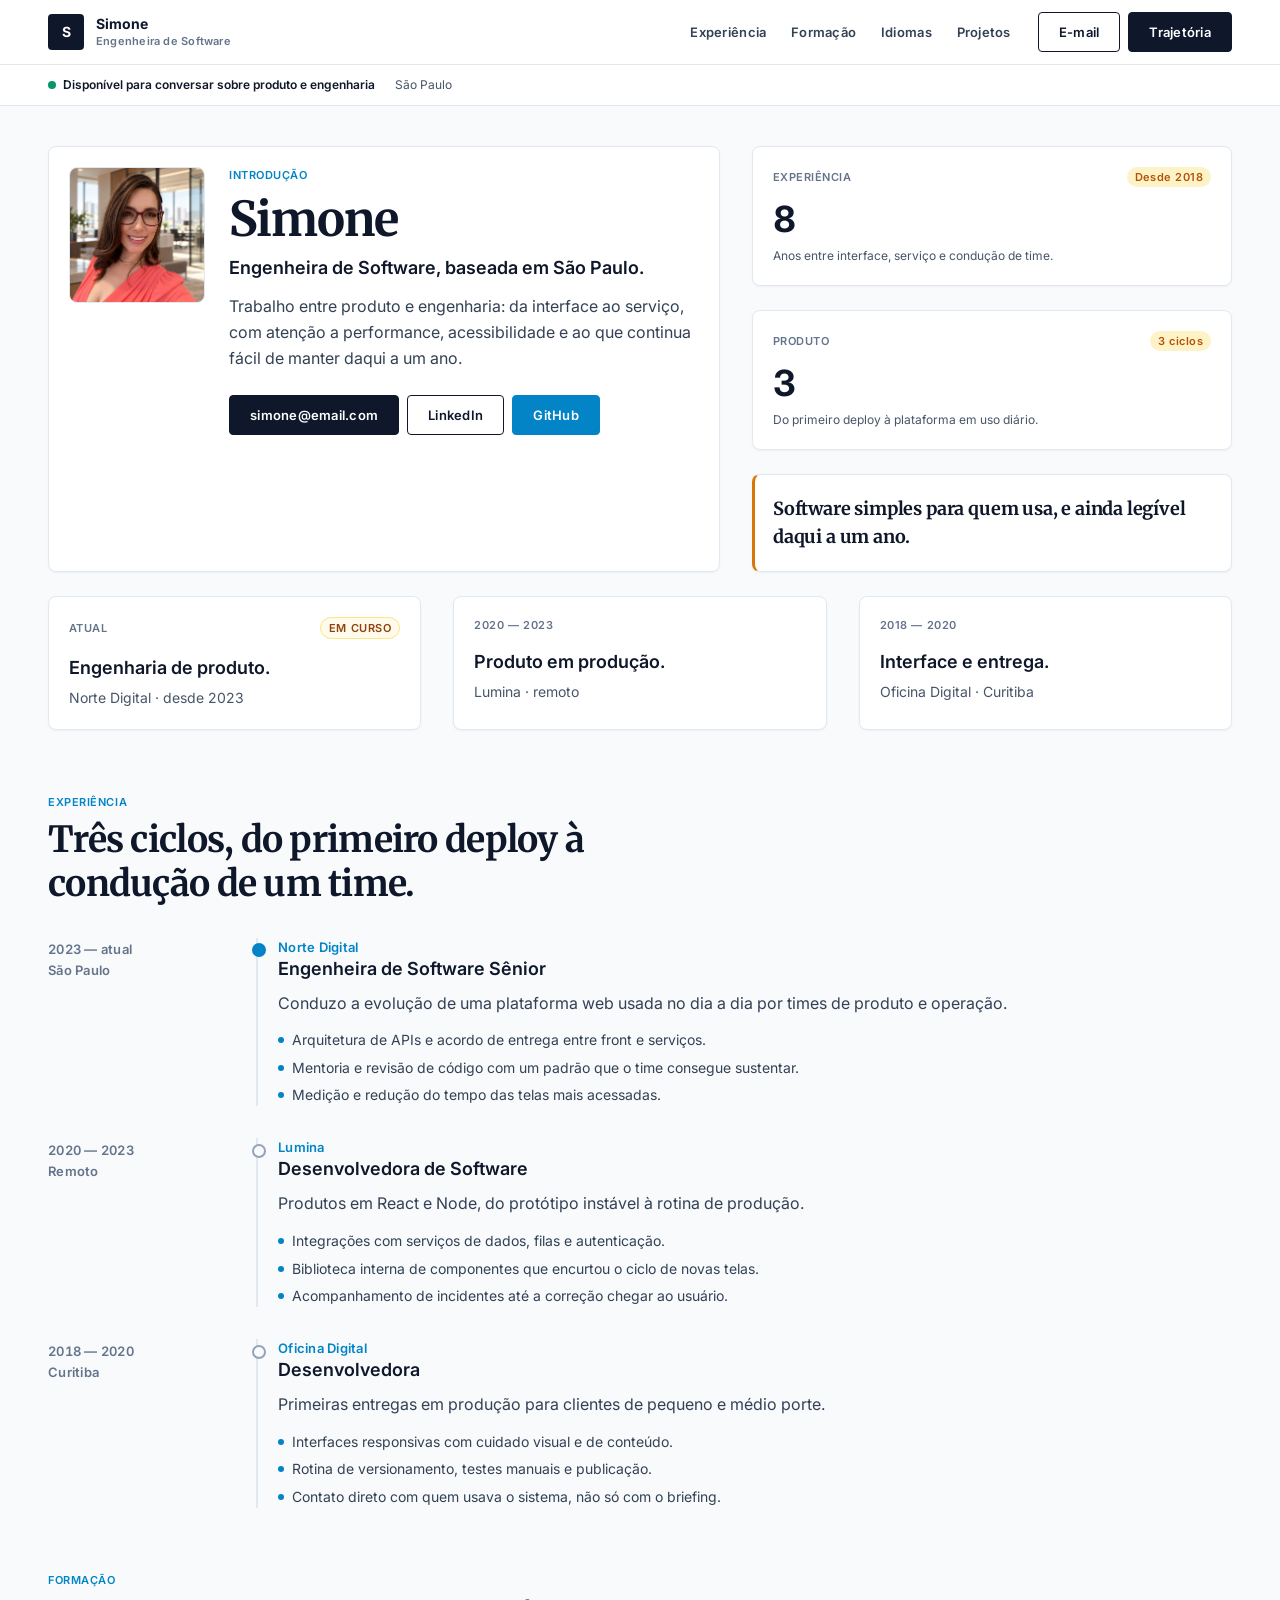
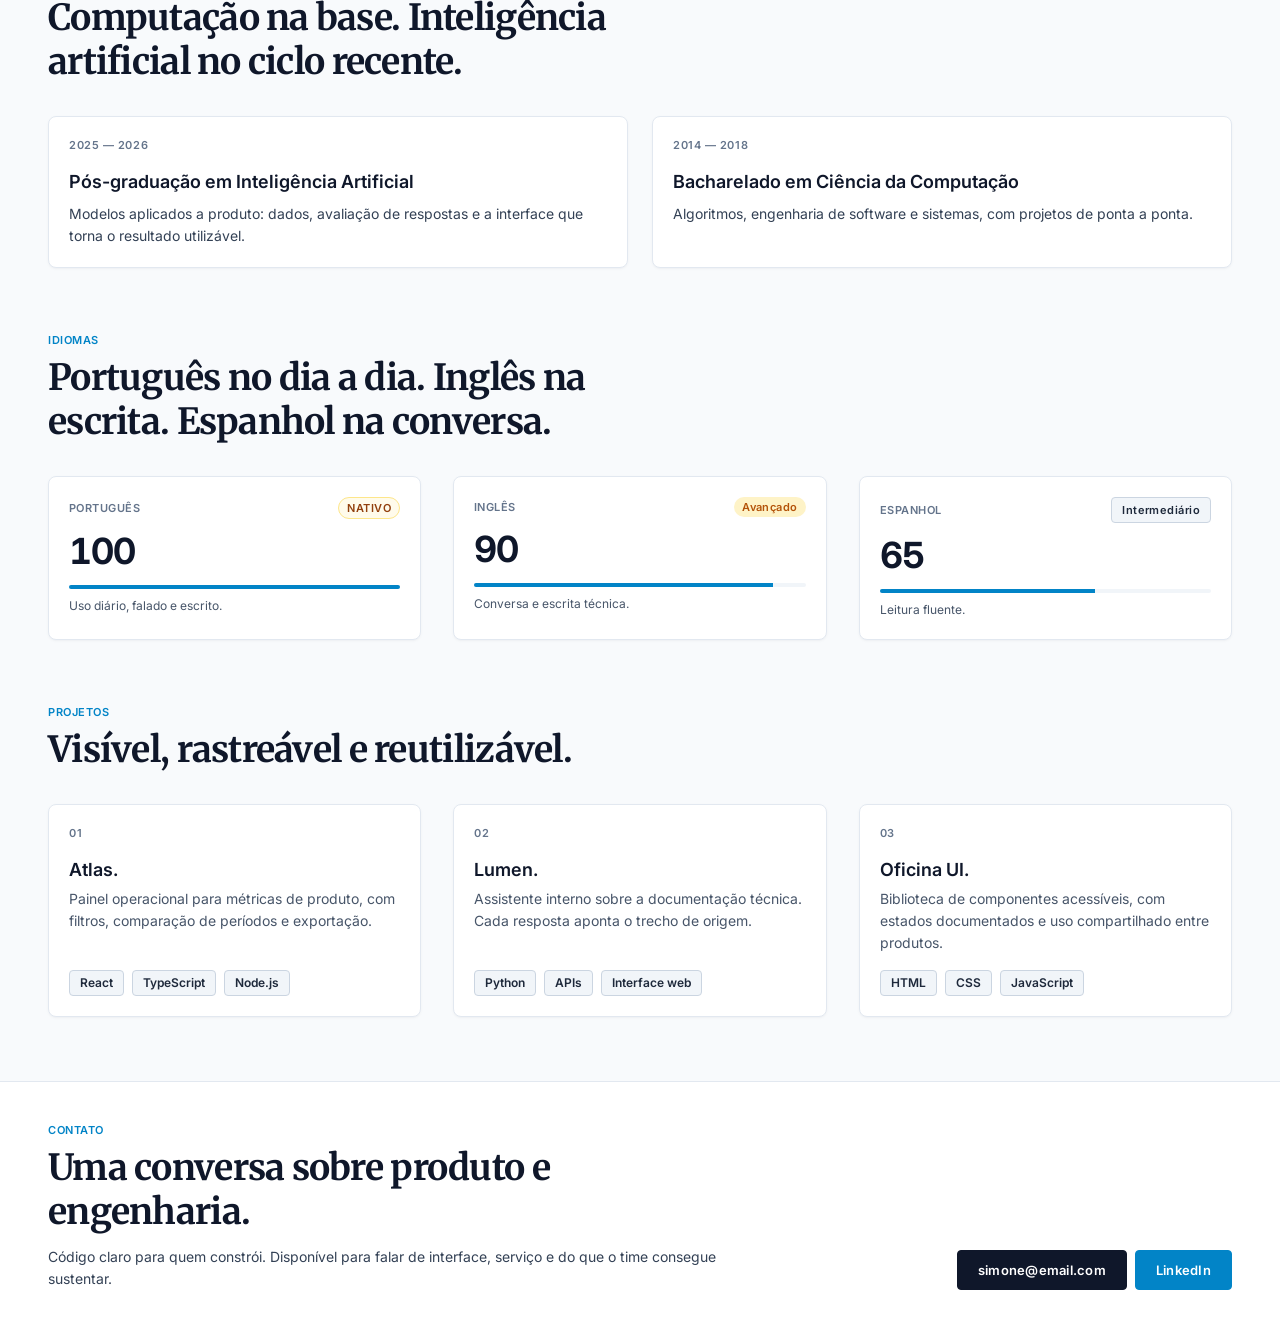
==== index.html @ 10b77173 "primeira versão do site" ====
<!DOCTYPE html>
<html lang="pt-BR">
  <head>
    <meta charset="UTF-8" />
    <meta name="viewport" content="width=device-width, initial-scale=1" />
    <title>Simone — Engenheira de Software</title>
    <meta
      name="description"
      content="Currículo de Simone, engenheira de software. Experiência, formação, idiomas e projetos."
    />
    <link rel="preconnect" href="https://fonts.googleapis.com" />
    <link rel="preconnect" href="https://fonts.gstatic.com" crossorigin />
    <link
      href="https://fonts.googleapis.com/css2?family=Inter:wght@400;600;700&family=Merriweather:wght@700&display=swap"
      rel="stylesheet"
    />
    <link rel="stylesheet" href="css/styles.css" />
    <script>
      document.documentElement.classList.add("js");
    </script>
    <link
      rel="icon"
      href="data:image/svg+xml,%3Csvg xmlns='http://www.w3.org/2000/svg' viewBox='0 0 64 64'%3E%3Crect width='64' height='64' rx='4' fill='%230F172A'/%3E%3Ctext x='32' y='42' text-anchor='middle' font-family='Inter,Arial' font-size='30' font-weight='700' fill='%23ffffff'%3ES%3C/text%3E%3C/svg%3E"
    />
  </head>
  <body>
    <div class="scroll-progress" aria-hidden="true">
      <span id="scroll-bar"></span>
    </div>

    <a class="skip" href="#conteudo">Ir para o conteúdo</a>

    <header class="topbar">
      <div class="shell bar">
        <a class="brand" href="#inicio" aria-label="Voltar ao início">
          <span class="mark" aria-hidden="true">S</span>
          <span class="brand-copy">
            <span class="brand-name">Simone</span>
            <span class="brand-role">Engenheira de Software</span>
          </span>
        </a>

        <button class="menu-toggle" type="button" aria-expanded="false" aria-controls="menu">
          <span class="menu-toggle-lines" aria-hidden="true"></span>
          Menu
        </button>

        <nav id="menu" class="menu" aria-label="Seções do currículo">
          <a href="#experiencia">Experiência</a>
          <a href="#formacao">Formação</a>
          <a href="#idiomas">Idiomas</a>
          <a href="#projetos">Projetos</a>
        </nav>

        <div class="bar-actions">
          <a class="btn btn-secondary" href="mailto:simone@email.com">E-mail</a>
          <a class="btn btn-primary" href="#experiencia">Trajetória</a>
        </div>
      </div>
    </header>

    <div class="ribbon">
      <div class="shell ribbon-inner">
        <span class="status">
          <span class="status-dot" aria-hidden="true"></span>
          Disponível para conversar sobre produto e engenharia
        </span>
        <span class="ribbon-place">São Paulo</span>
      </div>
    </div>

    <main id="conteudo">
      <section id="inicio" class="shell hero" aria-labelledby="nome">
        <div class="hero-grid">
          <article class="panel hero-bio reveal">
            <figure class="portrait">
              <img src="Foto.png" alt="Foto de Simone" width="768" height="1024" />
            </figure>
            <div class="hero-copy">
              <p class="eyebrow">Introdução</p>
              <h1 id="nome">Simone</h1>
              <p class="role">Engenheira de Software, baseada em São Paulo.</p>
              <p class="lead">
                Trabalho entre produto e engenharia: da interface ao serviço, com atenção a
                performance, acessibilidade e ao que continua fácil de manter daqui a um ano.
              </p>
              <div class="actions">
                <a class="btn btn-primary" href="mailto:simone@email.com">simone@email.com</a>
                <a
                  class="btn btn-secondary"
                  href="https://www.linkedin.com/"
                  target="_blank"
                  rel="noopener noreferrer"
                  >LinkedIn</a
                >
                <a
                  class="btn btn-accent"
                  href="https://github.com/"
                  target="_blank"
                  rel="noopener noreferrer"
                  >GitHub</a
                >
              </div>
            </div>
          </article>

          <div class="hero-side">
            <article class="kpi reveal">
              <div class="kpi-top">
                <p class="kpi-label">Experiência</p>
                <span class="delta">Desde 2018</span>
              </div>
              <p class="kpi-value">8</p>
              <p class="kpi-foot">Anos entre interface, serviço e condução de time.</p>
            </article>
            <article class="kpi reveal">
              <div class="kpi-top">
                <p class="kpi-label">Produto</p>
                <span class="delta">3 ciclos</span>
              </div>
              <p class="kpi-value">3</p>
              <p class="kpi-foot">Do primeiro deploy à plataforma em uso diário.</p>
            </article>
            <blockquote class="statement reveal">
              <p>Software simples para quem usa, e ainda legível daqui a um ano.</p>
            </blockquote>
          </div>
        </div>
      </section>

      <section class="shell band" aria-label="Ciclos de atuação">
        <article class="focus panel reveal">
          <div class="kpi-top">
            <p class="kpi-label">Atual</p>
            <span class="pill">Em curso</span>
          </div>
          <h3>Engenharia de produto.</h3>
          <p>Norte Digital · desde 2023</p>
        </article>
        <article class="focus panel reveal">
          <p class="kpi-label">2020 — 2023</p>
          <h3>Produto em produção.</h3>
          <p>Lumina · remoto</p>
        </article>
        <article class="focus panel reveal">
          <p class="kpi-label">2018 — 2020</p>
          <h3>Interface e entrega.</h3>
          <p>Oficina Digital · Curitiba</p>
        </article>
      </section>

      <section id="experiencia" class="shell block" aria-labelledby="titulo-experiencia">
        <div class="section-head reveal">
          <p class="eyebrow">Experiência</p>
          <h2 id="titulo-experiencia">Três ciclos, do primeiro deploy à condução de um time.</h2>
        </div>

        <ol class="timeline">
          <li class="is-current reveal">
            <div class="when">
              <span>2023 — atual</span>
              <span>São Paulo</span>
            </div>
            <article>
              <p class="org">Norte Digital</p>
              <h3>Engenheira de Software Sênior</h3>
              <p class="mandate">
                Conduzo a evolução de uma plataforma web usada no dia a dia por times de
                produto e operação.
              </p>
              <ul>
                <li>Arquitetura de APIs e acordo de entrega entre front e serviços.</li>
                <li>Mentoria e revisão de código com um padrão que o time consegue sustentar.</li>
                <li>Medição e redução do tempo das telas mais acessadas.</li>
              </ul>
            </article>
          </li>
          <li class="reveal">
            <div class="when">
              <span>2020 — 2023</span>
              <span>Remoto</span>
            </div>
            <article>
              <p class="org">Lumina</p>
              <h3>Desenvolvedora de Software</h3>
              <p class="mandate">Produtos em React e Node, do protótipo instável à rotina de produção.</p>
              <ul>
                <li>Integrações com serviços de dados, filas e autenticação.</li>
                <li>Biblioteca interna de componentes que encurtou o ciclo de novas telas.</li>
                <li>Acompanhamento de incidentes até a correção chegar ao usuário.</li>
              </ul>
            </article>
          </li>
          <li class="reveal">
            <div class="when">
              <span>2018 — 2020</span>
              <span>Curitiba</span>
            </div>
            <article>
              <p class="org">Oficina Digital</p>
              <h3>Desenvolvedora</h3>
              <p class="mandate">Primeiras entregas em produção para clientes de pequeno e médio porte.</p>
              <ul>
                <li>Interfaces responsivas com cuidado visual e de conteúdo.</li>
                <li>Rotina de versionamento, testes manuais e publicação.</li>
                <li>Contato direto com quem usava o sistema, não só com o briefing.</li>
              </ul>
            </article>
          </li>
        </ol>
      </section>

      <section id="formacao" class="shell block" aria-labelledby="titulo-formacao">
        <div class="section-head reveal">
          <p class="eyebrow">Formação</p>
          <h2 id="titulo-formacao">Computação na base. Inteligência artificial no ciclo recente.</h2>
        </div>

        <div class="study-grid">
          <article class="study panel reveal">
            <p class="kpi-label">2025 — 2026</p>
            <h3>Pós-graduação em Inteligência Artificial</h3>
            <p>
              Modelos aplicados a produto: dados, avaliação de respostas e a interface
              que torna o resultado utilizável.
            </p>
          </article>
          <article class="study panel reveal">
            <p class="kpi-label">2014 — 2018</p>
            <h3>Bacharelado em Ciência da Computação</h3>
            <p>Algoritmos, engenharia de software e sistemas, com projetos de ponta a ponta.</p>
          </article>
        </div>
      </section>

      <section id="idiomas" class="shell block" aria-labelledby="titulo-idiomas">
        <div class="section-head reveal">
          <p class="eyebrow">Idiomas</p>
          <h2 id="titulo-idiomas">Português no dia a dia. Inglês na escrita. Espanhol na conversa.</h2>
        </div>

        <ul class="languages">
          <li class="kpi reveal">
            <div class="kpi-top">
              <p class="kpi-label">Português</p>
              <span class="pill">Nativo</span>
            </div>
            <p class="kpi-value">100</p>
            <div class="meter" aria-hidden="true"><span style="width: 100%"></span></div>
            <p class="kpi-foot">Uso diário, falado e escrito.</p>
          </li>
          <li class="kpi reveal">
            <div class="kpi-top">
              <p class="kpi-label">Inglês</p>
              <span class="delta">Avançado</span>
            </div>
            <p class="kpi-value">90</p>
            <div class="meter" aria-hidden="true"><span style="width: 90%"></span></div>
            <p class="kpi-foot">Conversa e escrita técnica.</p>
          </li>
          <li class="kpi reveal">
            <div class="kpi-top">
              <p class="kpi-label">Espanhol</p>
              <span class="chip">Intermediário</span>
            </div>
            <p class="kpi-value">65</p>
            <div class="meter" aria-hidden="true"><span style="width: 65%"></span></div>
            <p class="kpi-foot">Leitura fluente.</p>
          </li>
        </ul>
      </section>

      <section id="projetos" class="shell block" aria-labelledby="titulo-projetos">
        <div class="section-head reveal">
          <p class="eyebrow">Projetos</p>
          <h2 id="titulo-projetos">Visível, rastreável e reutilizável.</h2>
        </div>

        <div class="projects">
          <article class="project panel reveal">
            <p class="project-index">01</p>
            <h3>Atlas.</h3>
            <p>Painel operacional para métricas de produto, com filtros, comparação de períodos e exportação.</p>
            <ul class="tags">
              <li>React</li>
              <li>TypeScript</li>
              <li>Node.js</li>
            </ul>
          </article>
          <article class="project panel reveal">
            <p class="project-index">02</p>
            <h3>Lumen.</h3>
            <p>Assistente interno sobre a documentação técnica. Cada resposta aponta o trecho de origem.</p>
            <ul class="tags">
              <li>Python</li>
              <li>APIs</li>
              <li>Interface web</li>
            </ul>
          </article>
          <article class="project panel reveal">
            <p class="project-index">03</p>
            <h3>Oficina UI.</h3>
            <p>Biblioteca de componentes acessíveis, com estados documentados e uso compartilhado entre produtos.</p>
            <ul class="tags">
              <li>HTML</li>
              <li>CSS</li>
              <li>JavaScript</li>
            </ul>
          </article>
        </div>
      </section>
    </main>

    <footer class="close" id="contato">
      <div class="shell close-inner">
        <div>
          <p class="eyebrow">Contato</p>
          <h2>Uma conversa sobre produto e engenharia.</h2>
          <p>
            Código claro para quem constrói. Disponível para falar de interface, serviço
            e do que o time consegue sustentar.
          </p>
        </div>
        <div class="actions">
          <a class="btn btn-primary" href="mailto:simone@email.com">simone@email.com</a>
          <a
            class="btn btn-accent"
            href="https://www.linkedin.com/"
            target="_blank"
            rel="noopener noreferrer"
            >LinkedIn</a
          >
        </div>
      </div>
    </footer>

    <script src="js/main.js"></script>
  </body>
</html>
---- css/styles.css ----
:root {
  --canvas: #f8fafc;
  --surface: #ffffff;
  --primary: #0f172a;
  --primary-hover: #1e293b;
  --on-primary: #ffffff;
  --secondary: #0284c7;
  --secondary-hover: #0369a1;
  --tertiary: #d97706;
  --success: #059669;
  --ink: #0f172a;
  --body: #334155;
  --label: #64748b;
  --footnote: #475569;
  --chip-ink: #1e293b;
  --line: #e2e8f0;
  --line-strong: #cbd5e1;
  --strip: #f1f5f9;
  --pin-past: #94a3b8;
  --delta-bg: #fef3c7;
  --delta-ink: #b45309;
  --pill-bg: #fffbeb;
  --pill-line: #fde68a;
  --pill-ink: #92400e;
  --serif: "Merriweather", Georgia, serif;
  --sans: "Inter", "Segoe UI", sans-serif;
  --elev-1: 0 1px 3px rgba(15, 23, 42, 0.04), 0 1px 2px rgba(15, 23, 42, 0.02);
  --elev-2: 0 4px 6px -1px rgba(15, 23, 42, 0.06), 0 2px 4px -2px rgba(15, 23, 42, 0.04);
  --radius: 0.25rem;
  --radius-card: 0.5rem;
  --max: 1200px;
}

* {
  box-sizing: border-box;
}

html {
  scroll-behavior: smooth;
  color-scheme: light;
}

body {
  margin: 0;
  min-height: 100vh;
  background: var(--canvas);
  color: var(--body);
  font-family: var(--sans);
  font-size: 16px;
  font-weight: 400;
  line-height: 26px;
  overflow-x: clip;
}

img {
  max-width: 100%;
  display: block;
}

a {
  color: inherit;
  text-decoration: none;
}

button,
a {
  -webkit-tap-highlight-color: transparent;
}

:focus-visible {
  outline: 2px solid var(--secondary);
  outline-offset: 2px;
}

h1,
h2,
h3,
p,
blockquote {
  margin: 0;
}

ul,
ol {
  margin: 0;
  padding: 0;
  list-style: none;
}

.skip {
  position: absolute;
  left: 1rem;
  top: -4rem;
  z-index: 50;
  background: var(--primary);
  color: var(--on-primary);
  padding: 10px 20px;
  border-radius: var(--radius);
  font-size: 13px;
  font-weight: 600;
}

.skip:focus {
  top: 0.75rem;
}

.scroll-progress {
  position: fixed;
  top: 0;
  left: 0;
  right: 0;
  height: 2px;
  z-index: 40;
  background: transparent;
}

.scroll-progress span {
  display: block;
  width: 0;
  height: 100%;
  background: var(--secondary);
}

.shell {
  width: min(var(--max), calc(100% - 2.5rem));
  margin-inline: auto;
}

.topbar {
  position: sticky;
  top: 0;
  z-index: 30;
  background: var(--surface);
  border-bottom: 1px solid var(--line);
}

.topbar.is-stuck {
  border-bottom-color: var(--line-strong);
  box-shadow: var(--elev-2);
}

.bar {
  display: flex;
  align-items: center;
  gap: 1rem;
  min-height: 4rem;
}

.brand {
  display: flex;
  align-items: center;
  gap: 0.75rem;
  min-width: 0;
}

.mark {
  display: grid;
  place-items: center;
  width: 2.25rem;
  height: 2.25rem;
  flex: none;
  border-radius: var(--radius);
  background: var(--primary);
  color: var(--on-primary);
  font-size: 14px;
  font-weight: 700;
  line-height: 1;
}

.brand-copy {
  display: flex;
  flex-direction: column;
  min-width: 0;
}

.brand-name {
  color: var(--ink);
  font-size: 14px;
  font-weight: 700;
  line-height: 18px;
}

.brand-role {
  color: var(--label);
  font-size: 11px;
  font-weight: 600;
  line-height: 16px;
  letter-spacing: 0.02em;
}

.bar-actions,
.actions {
  display: flex;
  flex-wrap: wrap;
  align-items: center;
  gap: 0.5rem;
}

.menu {
  display: flex;
  align-items: center;
  gap: 0.15rem;
  margin-left: auto;
}

.menu a {
  padding: 0.4rem 0.7rem;
  border-radius: var(--radius);
  color: var(--body);
  font-size: 13px;
  font-weight: 600;
  line-height: 18px;
  letter-spacing: 0.02em;
}

.menu a:hover {
  background: var(--strip);
  color: var(--ink);
}

.menu a.is-active {
  color: var(--secondary);
}

.menu-toggle {
  display: none;
  align-items: center;
  gap: 0.45rem;
  margin-left: auto;
  padding: 8px 12px;
  border: 1px solid var(--primary);
  border-radius: var(--radius);
  background: transparent;
  color: var(--primary);
  font: inherit;
  font-size: 13px;
  font-weight: 600;
  letter-spacing: 0.02em;
  cursor: pointer;
}

.menu-toggle:hover {
  background: var(--strip);
}

.menu-toggle-lines,
.menu-toggle-lines::before,
.menu-toggle-lines::after {
  display: block;
  width: 14px;
  height: 1.5px;
  background: currentColor;
  position: relative;
}

.menu-toggle-lines::before,
.menu-toggle-lines::after {
  content: "";
  position: absolute;
  left: 0;
}

.menu-toggle-lines::before {
  top: -5px;
}

.menu-toggle-lines::after {
  top: 5px;
}

.btn {
  display: inline-flex;
  align-items: center;
  justify-content: center;
  padding: 10px 20px;
  border: 1px solid transparent;
  border-radius: var(--radius);
  font-family: inherit;
  font-size: 13px;
  font-weight: 600;
  line-height: 18px;
  letter-spacing: 0.02em;
  cursor: pointer;
  transition: background 0.15s ease, border-color 0.15s ease, transform 0.15s ease;
}

.btn-primary {
  background: var(--primary);
  border-color: var(--primary);
  color: var(--on-primary);
}

.btn-primary:hover {
  background: var(--primary-hover);
  border-color: var(--primary-hover);
  transform: translateY(-1px);
}

.btn-secondary {
  background: transparent;
  border-color: var(--primary);
  color: var(--primary);
}

.btn-secondary:hover {
  background: var(--strip);
}

.btn-accent {
  background: var(--secondary);
  border-color: var(--secondary);
  color: var(--on-primary);
}

.btn-accent:hover {
  background: var(--secondary-hover);
  border-color: var(--secondary-hover);
}

.ribbon {
  border-bottom: 1px solid var(--line);
  background: var(--surface);
}

.ribbon-inner {
  display: flex;
  flex-wrap: wrap;
  align-items: center;
  gap: 0.35rem 1.25rem;
  min-height: 2.5rem;
  padding-block: 0.4rem;
  color: var(--footnote);
  font-size: 12px;
  line-height: 18px;
}

.status {
  display: inline-flex;
  align-items: center;
  gap: 0.45rem;
  color: var(--ink);
  font-size: 12px;
  font-weight: 600;
}

.status-dot {
  width: 8px;
  height: 8px;
  border-radius: 9999px;
  background: var(--success);
}

.hero {
  padding-top: 2.5rem;
}

.hero-grid,
.hero-side,
.band,
.study-grid,
.languages,
.projects {
  display: grid;
  gap: 1.5rem;
}

.panel,
.kpi,
.statement {
  background: var(--surface);
  border: 1px solid var(--line);
  border-radius: var(--radius-card);
  box-shadow: var(--elev-1);
}

.panel,
.kpi {
  transition: border-color 0.2s ease, box-shadow 0.2s ease;
}

.panel:hover,
.kpi:hover {
  border-color: var(--line-strong);
  box-shadow: var(--elev-2);
}

.panel,
.kpi {
  padding: 20px;
}

.hero-bio {
  display: flex;
  flex-direction: column;
  gap: 1.5rem;
}

.portrait {
  width: 7.5rem;
  height: 7.5rem;
  margin: 0;
  flex: none;
  overflow: hidden;
  border: 1px solid var(--line);
  border-radius: var(--radius-card);
}

.portrait img {
  width: 100%;
  height: 100%;
  object-fit: cover;
  object-position: center 12%;
}

.eyebrow,
.kpi-label,
.project-index {
  color: var(--label);
  font-size: 11px;
  font-weight: 600;
  line-height: 16px;
  letter-spacing: 0.05em;
  text-transform: uppercase;
}

.eyebrow {
  margin-bottom: 0.5rem;
  color: var(--secondary);
}

h1,
.section-head h2,
.close h2,
.statement p {
  color: var(--ink);
  font-family: var(--serif);
  font-weight: 700;
}

h1 {
  font-size: 32px;
  line-height: 40px;
  letter-spacing: -0.01em;
}

.role {
  margin-top: 0.5rem;
  color: var(--ink);
  font-size: 18px;
  font-weight: 600;
  line-height: 26px;
}

.lead,
.mandate,
.focus h3 + p,
.study h3 + p,
.project h3 + p,
.close h2 + p {
  color: var(--body);
  font-size: 16px;
  line-height: 26px;
}

.lead {
  max-width: 42rem;
  margin-top: 0.75rem;
}

.actions {
  margin-top: 1.5rem;
}

.kpi-top {
  display: flex;
  align-items: center;
  justify-content: space-between;
  gap: 0.75rem;
}

.kpi-value {
  margin-top: 0.75rem;
  color: var(--ink);
  font-size: 28px;
  font-weight: 700;
  line-height: 32px;
  letter-spacing: -0.02em;
  font-variant-numeric: tabular-nums;
}

.kpi-foot {
  margin-top: 0.5rem;
  color: var(--footnote);
  font-size: 12px;
  line-height: 18px;
}

.delta,
.pill,
.chip {
  display: inline-flex;
  align-items: center;
  flex: none;
  font-size: 11px;
  font-weight: 600;
  line-height: 16px;
  letter-spacing: 0.04em;
}

.delta {
  padding: 2px 8px;
  border-radius: 9999px;
  background: var(--delta-bg);
  color: var(--delta-ink);
}

.pill {
  padding: 2px 8px;
  border: 1px solid var(--pill-line);
  border-radius: 9999px;
  background: var(--pill-bg);
  color: var(--pill-ink);
  letter-spacing: 0.05em;
  text-transform: uppercase;
}

.chip {
  padding: 4px 10px;
  border: 1px solid var(--line-strong);
  border-radius: var(--radius);
  background: var(--strip);
  color: var(--chip-ink);
}

.statement {
  padding: 20px 20px 20px 18px;
  border-left: 3px solid var(--tertiary);
}

.statement p {
  font-size: 18px;
  line-height: 28px;
  letter-spacing: -0.01em;
}

.meter {
  height: 4px;
  margin-top: 0.85rem;
  overflow: hidden;
  border-radius: 9999px;
  background: var(--strip);
}

.meter span {
  display: block;
  height: 100%;
  background: var(--secondary);
}

.band {
  padding-top: 1.5rem;
}

.focus h3,
.study h3,
.project h3,
.timeline h3 {
  color: var(--ink);
  font-size: 18px;
  font-weight: 600;
  line-height: 26px;
}

.focus h3,
.study h3,
.project h3 {
  margin-top: 1rem;
}

.focus h3 + p,
.project h3 + p {
  margin-top: 0.35rem;
  color: var(--footnote);
  font-size: 14px;
  line-height: 22px;
}

.block {
  padding-top: 4rem;
}

.section-head {
  margin-bottom: 2rem;
}

.section-head h2,
.close h2 {
  max-width: 18em;
  font-size: 26px;
  line-height: 34px;
  letter-spacing: -0.01em;
}

.timeline {
  display: grid;
}

.timeline > li {
  position: relative;
  display: grid;
  gap: 0.75rem;
  padding: 0 0 2rem 1.25rem;
  border-left: 2px solid var(--line);
}

.timeline > li:last-child {
  padding-bottom: 0;
}

.timeline > li::before,
.timeline article::before {
  content: "";
  position: absolute;
  top: 0.35rem;
  left: -6px;
  width: 10px;
  height: 10px;
  border: 2px solid var(--pin-past);
  border-radius: 9999px;
  background: var(--canvas);
}

.timeline article::before {
  display: none;
}

.timeline > li.is-current::before,
.timeline > li.is-current article::before {
  border-color: var(--secondary);
  background: var(--secondary);
}

.when {
  display: flex;
  flex-wrap: wrap;
  gap: 0.35rem 0.85rem;
  color: var(--label);
  font-size: 13px;
  font-weight: 600;
  line-height: 18px;
  letter-spacing: 0.02em;
  font-variant-numeric: tabular-nums;
}

.org {
  color: var(--secondary);
  font-size: 13px;
  font-weight: 600;
  line-height: 18px;
  letter-spacing: 0.02em;
}

.mandate {
  margin-top: 0.5rem;
}

.timeline ul {
  display: grid;
  gap: 0.35rem;
  margin-top: 0.85rem;
}

.timeline li li {
  position: relative;
  padding-left: 0.9rem;
  color: var(--body);
  font-size: 14px;
  line-height: 22px;
}

.timeline li li::before {
  content: "";
  position: absolute;
  top: 0.5rem;
  left: 0;
  width: 6px;
  height: 6px;
  border-radius: 9999px;
  background: var(--secondary);
}

.study h3 + p {
  margin-top: 0.5rem;
  font-size: 14px;
  line-height: 22px;
}

.project {
  display: flex;
  flex-direction: column;
  min-height: 100%;
}

.project h3 + p {
  flex: 1;
}

.tags {
  display: flex;
  flex-wrap: wrap;
  gap: 0.5rem;
  margin-top: 1rem;
}

.tags li {
  padding: 4px 10px;
  border: 1px solid var(--line-strong);
  border-radius: var(--radius);
  background: var(--strip);
  color: var(--chip-ink);
  font-size: 12px;
  font-weight: 600;
  line-height: 16px;
}

.close {
  margin-top: 4rem;
  border-top: 1px solid var(--line);
  background: var(--surface);
}

.close-inner {
  display: grid;
  gap: 1.5rem;
  padding-block: 2.5rem;
}

.close h2 + p {
  max-width: 42rem;
  margin-top: 0.75rem;
  font-size: 14px;
  line-height: 22px;
}

.close .actions {
  margin-top: 0;
}

.js .reveal {
  opacity: 0;
  transform: translateY(12px);
  animation: rise 0.7s cubic-bezier(0.2, 0.7, 0.2, 1) forwards;
  animation-play-state: paused;
}

.js .reveal.is-visible {
  animation-play-state: running;
}

@keyframes rise {
  to {
    opacity: 1;
    transform: none;
  }
}

@media (min-width: 768px) {
  .shell {
    width: min(var(--max), calc(100% - 4rem));
  }

  h1 {
    font-size: 48px;
    line-height: 56px;
    letter-spacing: -0.02em;
  }

  .kpi-value {
    font-size: 36px;
    line-height: 40px;
    letter-spacing: -0.03em;
  }

  .section-head h2,
  .close h2 {
    font-size: 36px;
    line-height: 44px;
    letter-spacing: -0.02em;
  }

  .hero-bio {
    flex-direction: row;
    align-items: flex-start;
  }

  .portrait {
    width: 8.5rem;
    height: 8.5rem;
  }

  .hero-side,
  .band,
  .study-grid,
  .languages,
  .projects {
    grid-template-columns: 1fr 1fr;
  }

  .timeline > li {
    grid-template-columns: 11rem minmax(0, 1fr);
    gap: 1.5rem 2rem;
    padding: 0 0 2rem;
    border-left: 0;
  }

  .timeline > li::before {
    display: none;
  }

  .timeline article {
    position: relative;
    min-height: 100%;
    padding-left: 1.25rem;
    border-left: 2px solid var(--line);
  }

  .timeline article::before {
    display: block;
  }

  .timeline > li:last-child article {
    padding-bottom: 0;
  }

  .statement {
    grid-column: 1 / -1;
  }

  .when {
    flex-direction: column;
    gap: 0.2rem;
    padding-top: 0.15rem;
  }
}

@media (min-width: 1025px) {
  .shell {
    width: min(var(--max), calc(100% - 6rem));
  }

  .hero-grid {
    grid-template-columns: minmax(0, 7fr) minmax(0, 5fr);
    gap: 2rem;
    align-items: stretch;
  }

  .hero-side {
    grid-template-columns: 1fr;
    grid-template-rows: auto auto 1fr;
  }

  .hero-side .statement {
    align-self: end;
  }

  .statement {
    grid-column: auto;
  }

  .band,
  .languages,
  .projects {
    grid-template-columns: repeat(3, 1fr);
    gap: 2rem;
  }

  .close-inner {
    grid-template-columns: minmax(0, 1fr) auto;
    align-items: end;
    gap: 2rem;
  }
}

@media (max-width: 1024px) {
  .menu-toggle {
    display: inline-flex;
  }

  .bar {
    position: relative;
    flex-wrap: wrap;
    padding-block: 0.75rem;
  }

  .menu {
    display: none;
    position: absolute;
    top: calc(100% + 0.35rem);
    right: 0;
    z-index: 20;
    flex-direction: column;
    align-items: stretch;
    min-width: 220px;
    margin-left: 0;
    padding: 0.4rem;
    background: var(--surface);
    border: 1px solid var(--line-strong);
    border-radius: var(--radius-card);
    box-shadow: var(--elev-2);
  }

  .menu.is-open {
    display: flex;
  }

  .bar-actions {
    display: none;
  }
}

@media (prefers-reduced-motion: reduce) {
  html {
    scroll-behavior: auto;
  }

  .js .reveal,
  .btn {
    animation: none !important;
    transition: none !important;
    opacity: 1;
    transform: none !important;
  }
}

@media print {
  .scroll-progress,
  .topbar,
  .ribbon,
  .actions {
    display: none;
  }

  body,
  .panel,
  .kpi,
  .statement,
  .close {
    background: white;
    box-shadow: none;
  }
}
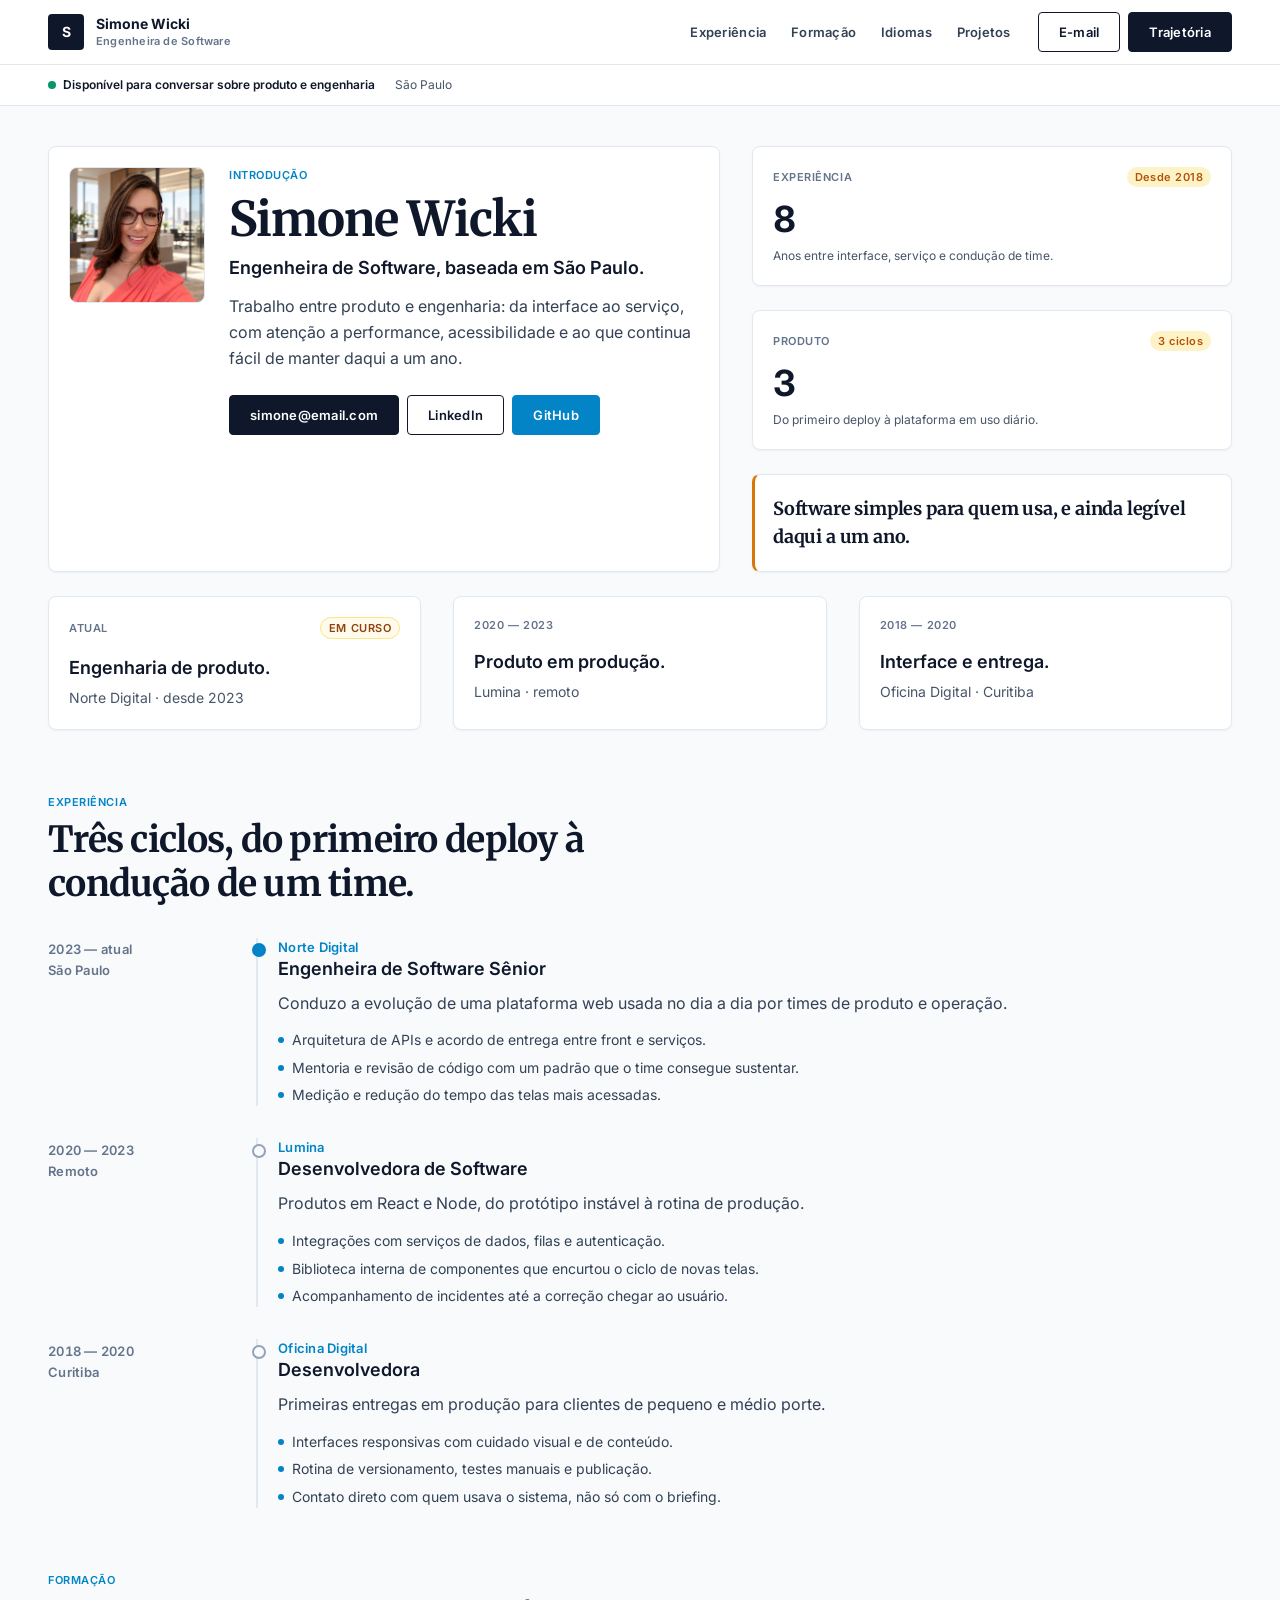
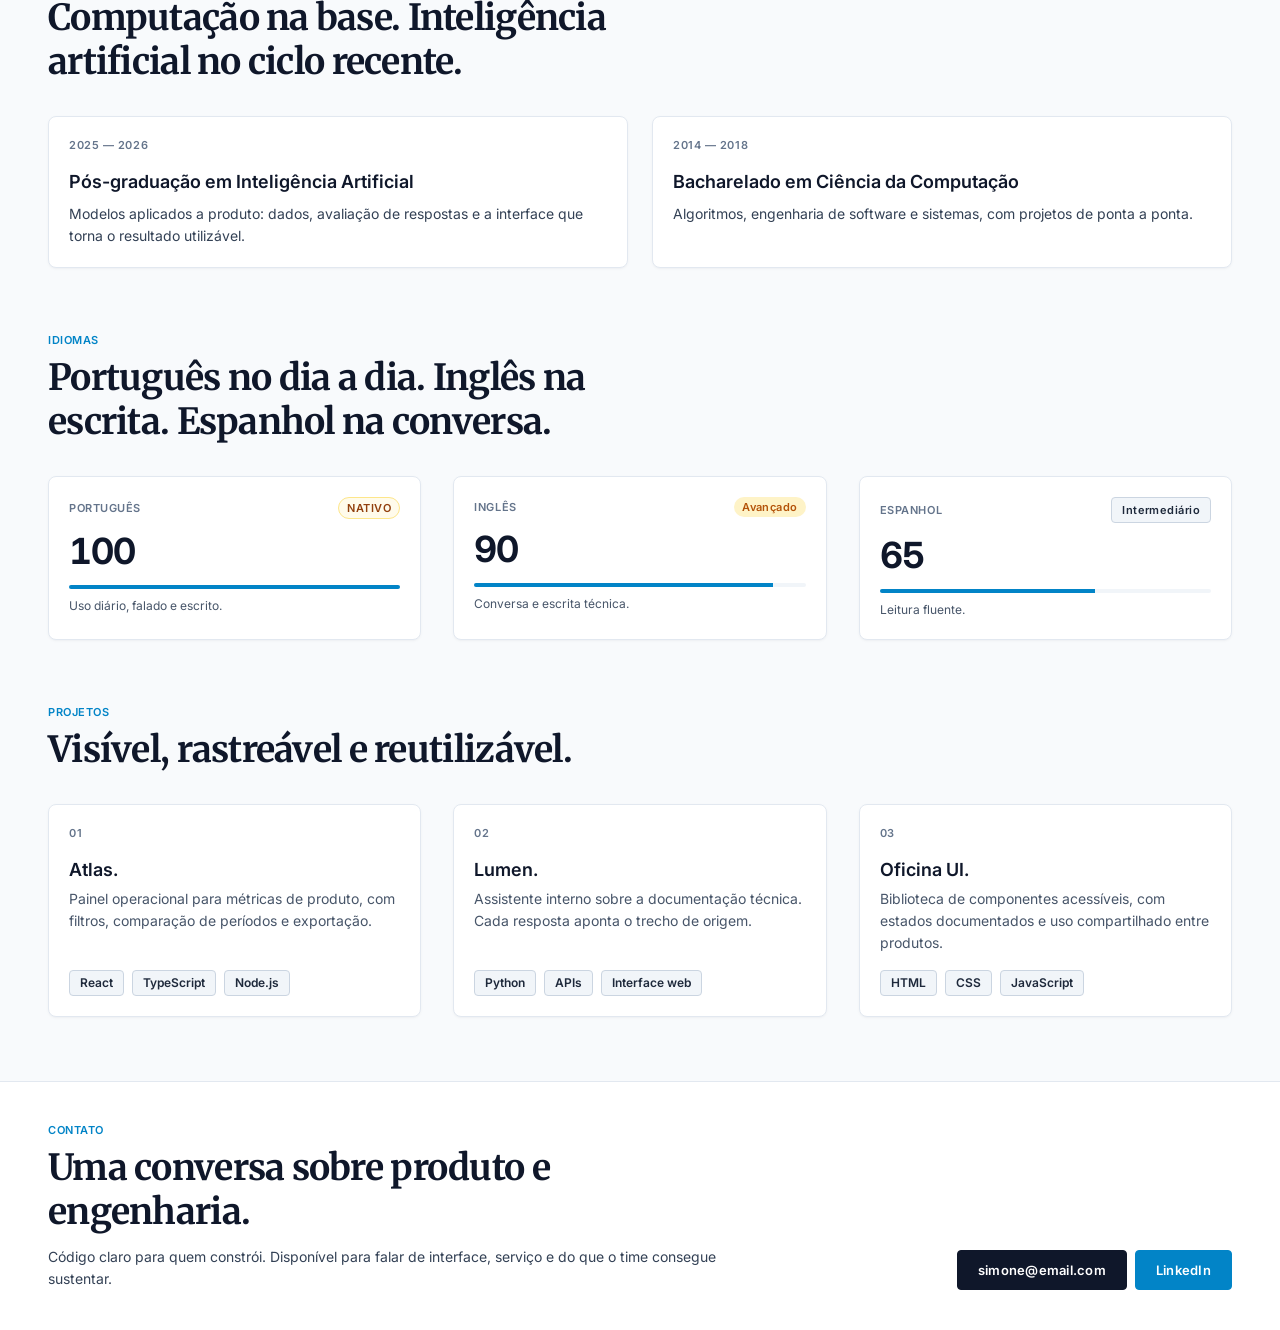
==== commit 4937a0da: "mudança de nome" ====
--- a/index.html
+++ b/index.html
@@ -3,10 +3,10 @@
   <head>
     <meta charset="UTF-8" />
     <meta name="viewport" content="width=device-width, initial-scale=1" />
-    <title>Simone — Engenheira de Software</title>
+    <title>Simone Wicki — Engenheira de Software</title>
     <meta
       name="description"
-      content="Currículo de Simone, engenheira de software. Experiência, formação, idiomas e projetos."
+      content="Currículo de Simone Wicki, engenheira de software. Experiência, formação, idiomas e projetos."
     />
     <link rel="preconnect" href="https://fonts.googleapis.com" />
     <link rel="preconnect" href="https://fonts.gstatic.com" crossorigin />
@@ -35,7 +35,7 @@
         <a class="brand" href="#inicio" aria-label="Voltar ao início">
           <span class="mark" aria-hidden="true">S</span>
           <span class="brand-copy">
-            <span class="brand-name">Simone</span>
+            <span class="brand-name">Simone Wicki</span>
             <span class="brand-role">Engenheira de Software</span>
           </span>
         </a>
@@ -74,11 +74,11 @@
         <div class="hero-grid">
           <article class="panel hero-bio reveal">
             <figure class="portrait">
-              <img src="Foto.png" alt="Foto de Simone" width="768" height="1024" />
+              <img src="Foto.png" alt="Foto de Simone Wicki" width="768" height="1024" />
             </figure>
             <div class="hero-copy">
               <p class="eyebrow">Introdução</p>
-              <h1 id="nome">Simone</h1>
+              <h1 id="nome">Simone Wicki</h1>
               <p class="role">Engenheira de Software, baseada em São Paulo.</p>
               <p class="lead">
                 Trabalho entre produto e engenharia: da interface ao serviço, com atenção a
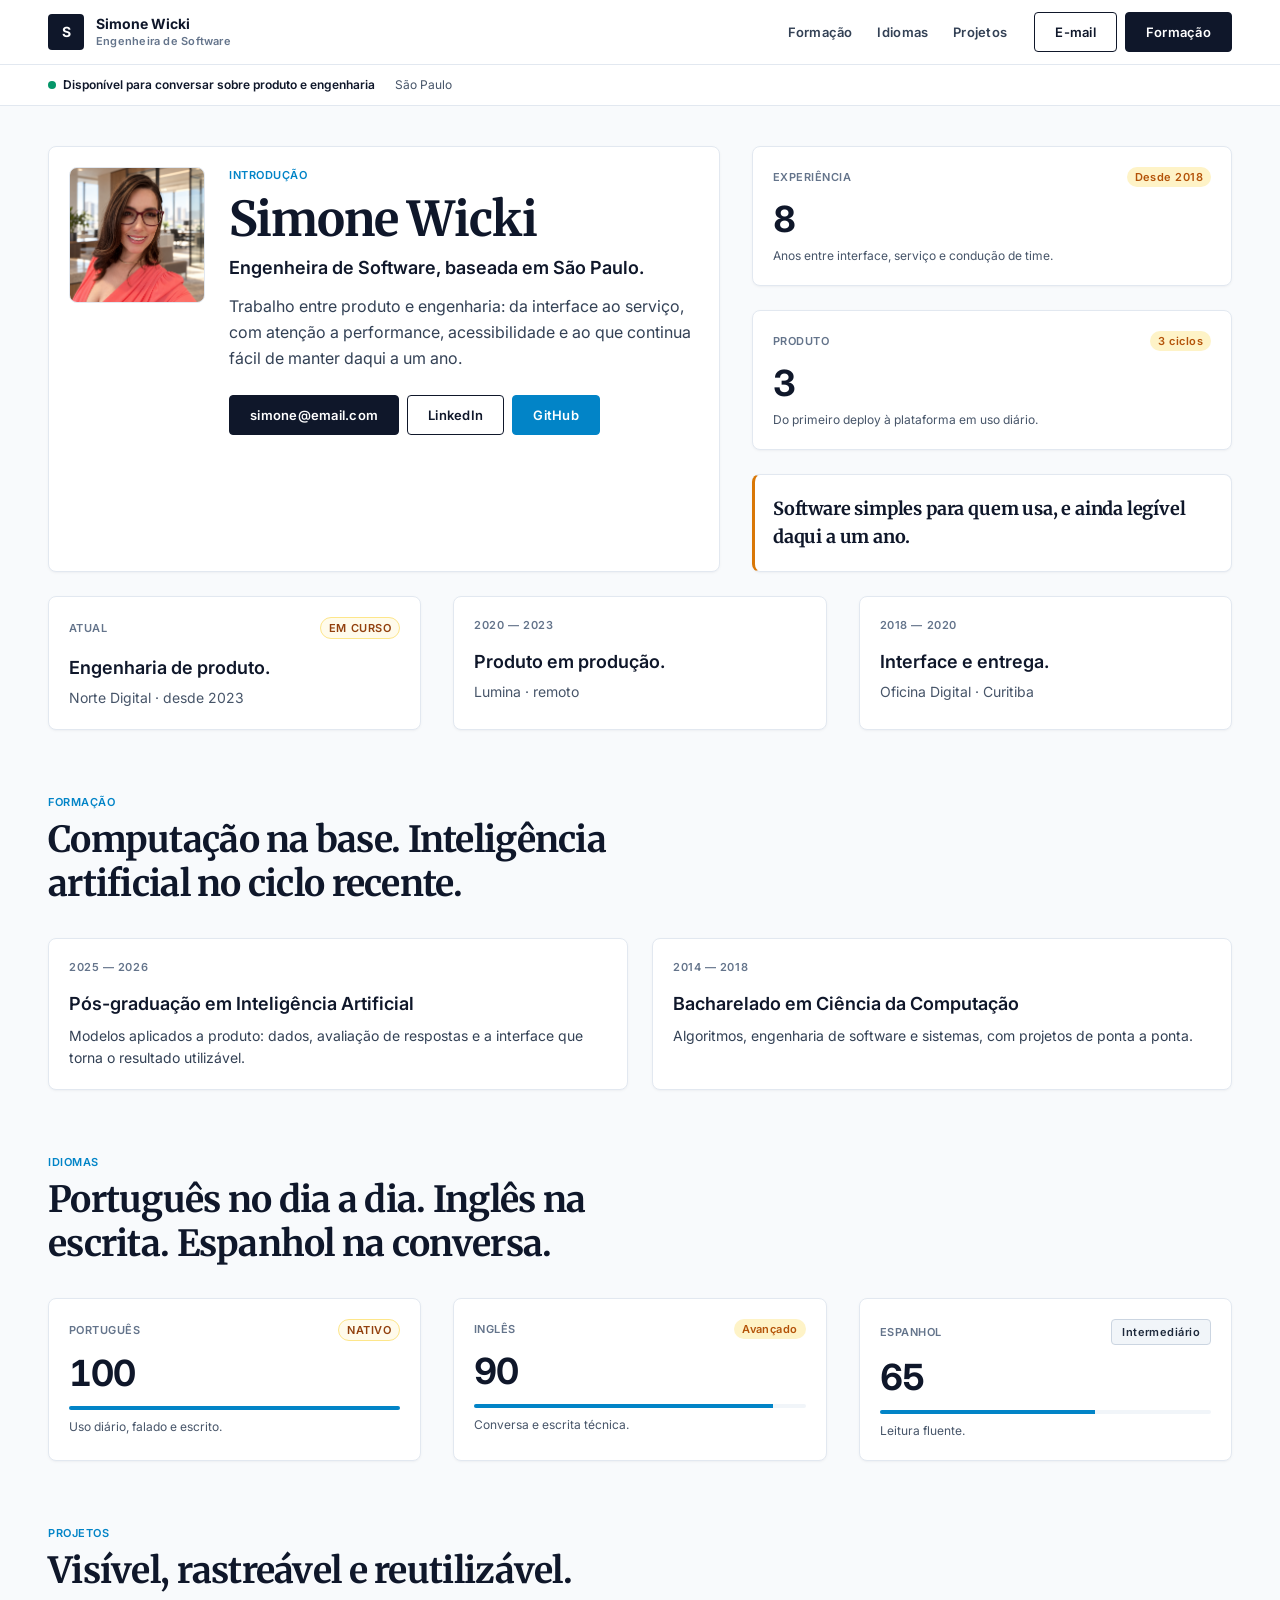
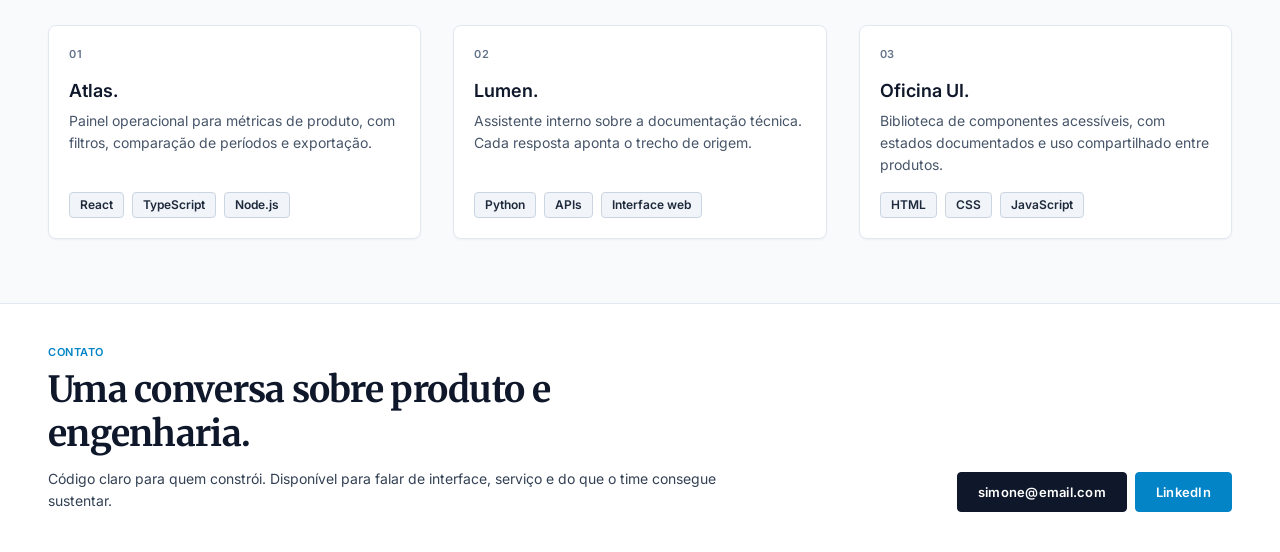
==== commit c506f547: "fix: remove sessao experiencia" ====
--- a/index.html
+++ b/index.html
@@ -6,7 +6,7 @@
     <title>Simone Wicki — Engenheira de Software</title>
     <meta
       name="description"
-      content="Currículo de Simone Wicki, engenheira de software. Experiência, formação, idiomas e projetos."
+      content="Currículo de Simone Wicki, engenheira de software. Formação, idiomas e projetos."
     />
     <link rel="preconnect" href="https://fonts.googleapis.com" />
     <link rel="preconnect" href="https://fonts.gstatic.com" crossorigin />
@@ -46,7 +46,6 @@
         </button>
 
         <nav id="menu" class="menu" aria-label="Seções do currículo">
-          <a href="#experiencia">Experiência</a>
           <a href="#formacao">Formação</a>
           <a href="#idiomas">Idiomas</a>
           <a href="#projetos">Projetos</a>
@@ -54,7 +53,7 @@
 
         <div class="bar-actions">
           <a class="btn btn-secondary" href="mailto:simone@email.com">E-mail</a>
-          <a class="btn btn-primary" href="#experiencia">Trajetória</a>
+          <a class="btn btn-primary" href="#formacao">Formação</a>
         </div>
       </div>
     </header>
@@ -149,67 +148,6 @@
         </article>
       </section>
 
-      <section id="experiencia" class="shell block" aria-labelledby="titulo-experiencia">
-        <div class="section-head reveal">
-          <p class="eyebrow">Experiência</p>
-          <h2 id="titulo-experiencia">Três ciclos, do primeiro deploy à condução de um time.</h2>
-        </div>
-
-        <ol class="timeline">
-          <li class="is-current reveal">
-            <div class="when">
-              <span>2023 — atual</span>
-              <span>São Paulo</span>
-            </div>
-            <article>
-              <p class="org">Norte Digital</p>
-              <h3>Engenheira de Software Sênior</h3>
-              <p class="mandate">
-                Conduzo a evolução de uma plataforma web usada no dia a dia por times de
-                produto e operação.
-              </p>
-              <ul>
-                <li>Arquitetura de APIs e acordo de entrega entre front e serviços.</li>
-                <li>Mentoria e revisão de código com um padrão que o time consegue sustentar.</li>
-                <li>Medição e redução do tempo das telas mais acessadas.</li>
-              </ul>
-            </article>
-          </li>
-          <li class="reveal">
-            <div class="when">
-              <span>2020 — 2023</span>
-              <span>Remoto</span>
-            </div>
-            <article>
-              <p class="org">Lumina</p>
-              <h3>Desenvolvedora de Software</h3>
-              <p class="mandate">Produtos em React e Node, do protótipo instável à rotina de produção.</p>
-              <ul>
-                <li>Integrações com serviços de dados, filas e autenticação.</li>
-                <li>Biblioteca interna de componentes que encurtou o ciclo de novas telas.</li>
-                <li>Acompanhamento de incidentes até a correção chegar ao usuário.</li>
-              </ul>
-            </article>
-          </li>
-          <li class="reveal">
-            <div class="when">
-              <span>2018 — 2020</span>
-              <span>Curitiba</span>
-            </div>
-            <article>
-              <p class="org">Oficina Digital</p>
-              <h3>Desenvolvedora</h3>
-              <p class="mandate">Primeiras entregas em produção para clientes de pequeno e médio porte.</p>
-              <ul>
-                <li>Interfaces responsivas com cuidado visual e de conteúdo.</li>
-                <li>Rotina de versionamento, testes manuais e publicação.</li>
-                <li>Contato direto com quem usava o sistema, não só com o briefing.</li>
-              </ul>
-            </article>
-          </li>
-        </ol>
-      </section>
-
       <section id="formacao" class="shell block" aria-labelledby="titulo-formacao">
         <div class="section-head reveal">
           <p class="eyebrow">Formação</p>
